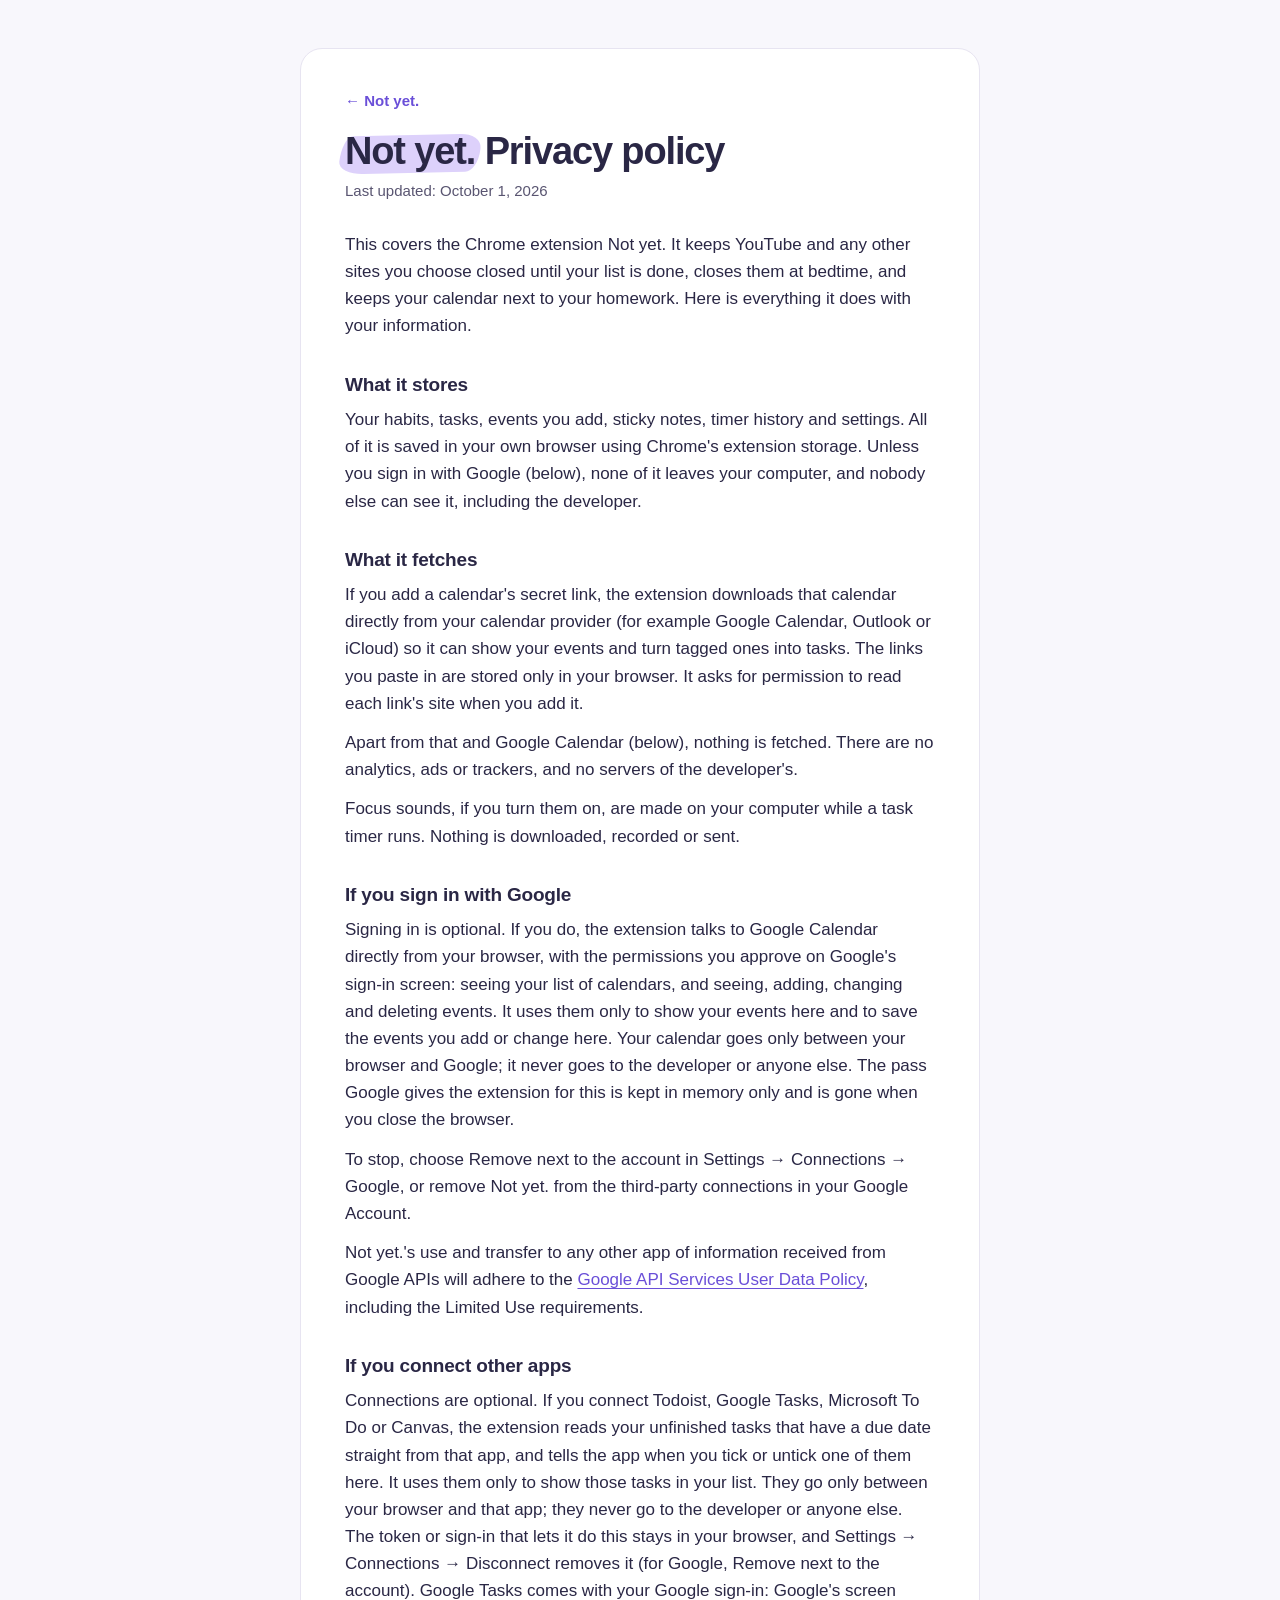
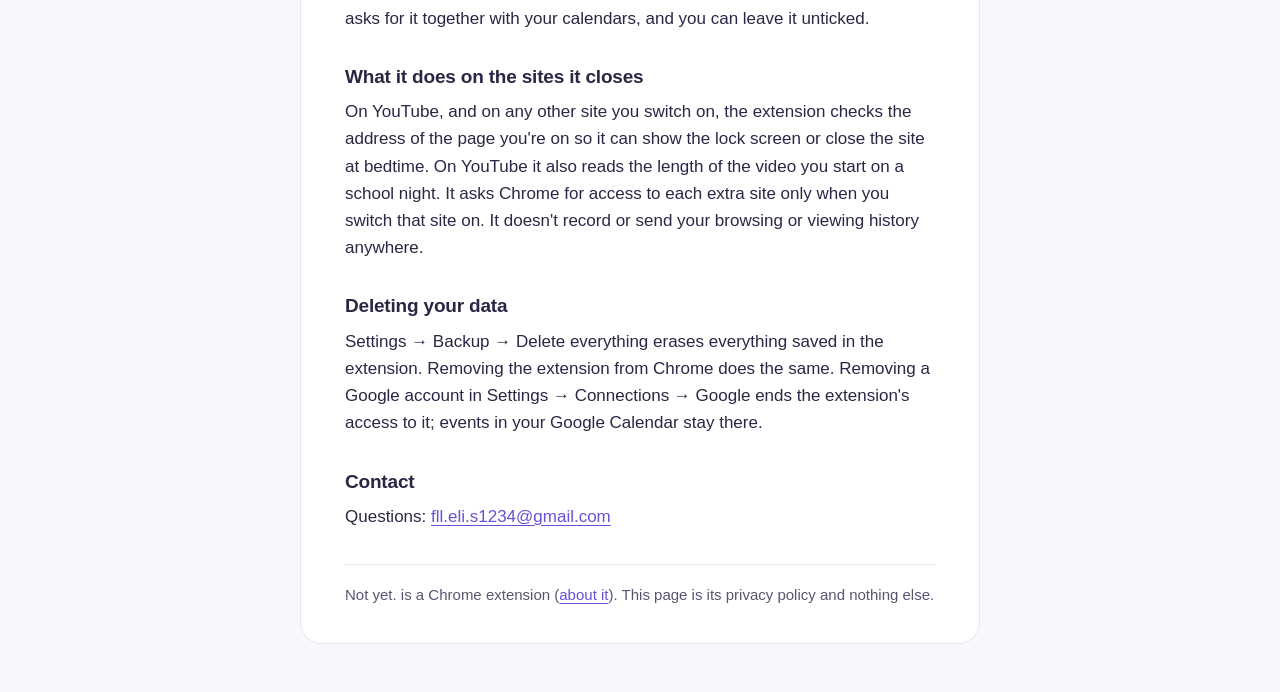
==== privacy.html @ 0f798ecf "Add files via upload" ====
<!doctype html>
<html lang="en">
<head>
<meta charset="utf-8">
<meta name="viewport" content="width=device-width, initial-scale=1">
<title>Not yet. Privacy policy</title>
<meta name="description" content="What the Not yet. Chrome extension does with your information: it keeps everything in your own browser.">
<meta name="color-scheme" content="light dark">
<style>
  /* No web fonts or other outside requests: a privacy page shouldn't make any. */
  :root {
    color-scheme: light dark;
    --paper:   light-dark(#f8f7fc, #1d1c28);
    --card:    light-dark(#ffffff, #232230);
    --ink:     light-dark(#2a2745, #f1eefa);
    --ink-2:   light-dark(#595571, #bab5d0);
    --line:    light-dark(#e7e4f1, #2f2d41);
    --hl:      light-dark(#ddd1fb, rgba(190, 170, 255, .34));
    --link:    light-dark(#6a4fd8, #c9b9ff);
  }
  * { box-sizing: border-box; }
  body {
    margin: 0; background: var(--paper); color: var(--ink);
    font: 17px/1.6 -apple-system, BlinkMacSystemFont, "Segoe UI", Roboto, Helvetica, Arial, sans-serif;
    -webkit-font-smoothing: antialiased;
  }
  main {
    max-width: 680px; margin: 48px auto; padding: 40px 44px 36px;
    background: var(--card); border: 1px solid var(--line); border-radius: 22px;
  }
  h1 { margin: 0 0 6px; font-size: 38px; line-height: 1.1; letter-spacing: -.03em; font-weight: 800; }
  h1 .mark { position: relative; z-index: 0; white-space: nowrap; }
  h1 .mark::before {                      /* the app's highlighter stroke */
    content: ''; position: absolute; z-index: -1; left: -.12em; right: -.14em; top: .12em; bottom: -.02em;
    background: var(--hl); border-radius: .3em .6em .35em .7em / .7em .4em .6em .35em;
    transform: rotate(-1.2deg) skewX(-8deg);
  }
  .updated { margin: 0 0 28px; color: var(--ink-2); font-size: 15px; }
  h2 { margin: 30px 0 6px; font-size: 19px; letter-spacing: -.01em; }
  p { margin: 0 0 12px; }
  a { color: var(--link); text-underline-offset: 3px; }
  .back { margin: 0 0 18px; font-size: 15px; font-weight: 600; }
  .back a { text-decoration: none; }
  footer { margin-top: 34px; padding-top: 18px; border-top: 1px solid var(--line); color: var(--ink-2); font-size: 15px; }
  @media (max-width: 720px) {
    main { margin: 0; padding: 28px 16px 24px; border: 0; border-radius: 0; }
    h1 { font-size: 32px; }
  }
</style>
</head>
<body>
<main>
  <p class="back"><a href="./">← Not yet.</a></p>
  <h1><span class="mark">Not yet.</span> Privacy policy</h1>
  <p class="updated">Last updated: October 1, 2026</p>

  <p>This covers the Chrome extension Not yet. It keeps YouTube and any other sites you choose closed until your list is done, closes them at bedtime, and keeps your calendar next to your homework. Here is everything it does with your information.</p>

  <h2>What it stores</h2>
  <p>Your habits, tasks, events you add, sticky notes, timer history and settings. All of it is saved in your own browser using Chrome's extension storage. Unless you sign in with Google (below), none of it leaves your computer, and nobody else can see it, including the developer.</p>

  <h2>What it fetches</h2>
  <p>If you add a calendar's secret link, the extension downloads that calendar directly from your calendar provider (for example Google Calendar, Outlook or iCloud) so it can show your events and turn tagged ones into tasks. The links you paste in are stored only in your browser. It asks for permission to read each link's site when you add it.</p>
  <p>Apart from that and Google Calendar (below), nothing is fetched. There are no analytics, ads or trackers, and no servers of the developer's.</p>
  <p>Focus sounds, if you turn them on, are made on your computer while a task timer runs. Nothing is downloaded, recorded or sent.</p>

  <h2>If you sign in with Google</h2>
  <p>Signing in is optional. If you do, the extension talks to Google Calendar directly from your browser, with the permissions you approve on Google's sign-in screen: seeing your list of calendars, and seeing, adding, changing and deleting events. It uses them only to show your events here and to save the events you add or change here. Your calendar goes only between your browser and Google; it never goes to the developer or anyone else. The pass Google gives the extension for this is kept in memory only and is gone when you close the browser.</p>
  <p>To stop, choose Remove next to the account in Settings → Connections → Google, or remove Not yet. from the third-party connections in your Google Account.</p>
  <p>Not yet.'s use and transfer to any other app of information received from Google APIs will adhere to the <a href="https://developers.google.com/terms/api-services-user-data-policy" target="_blank" rel="noopener">Google API Services User Data Policy</a>, including the Limited Use requirements.</p>

  <h2>If you connect other apps</h2>
  <p>Connections are optional. If you connect Todoist, Google Tasks, Microsoft To Do or Canvas, the extension reads your unfinished tasks that have a due date straight from that app, and tells the app when you tick or untick one of them here. It uses them only to show those tasks in your list. They go only between your browser and that app; they never go to the developer or anyone else. The token or sign-in that lets it do this stays in your browser, and Settings → Connections → Disconnect removes it (for Google, Remove next to the account). Google Tasks comes with your Google sign-in: Google's screen asks for it together with your calendars, and you can leave it unticked.</p>

  <h2>What it does on the sites it closes</h2>
  <p>On YouTube, and on any other site you switch on, the extension checks the address of the page you're on so it can show the lock screen or close the site at bedtime. On YouTube it also reads the length of the video you start on a school night. It asks Chrome for access to each extra site only when you switch that site on. It doesn't record or send your browsing or viewing history anywhere.</p>

  <h2>Deleting your data</h2>
  <p>Settings → Backup → Delete everything erases everything saved in the extension. Removing the extension from Chrome does the same. Removing a Google account in Settings → Connections → Google ends the extension's access to it; events in your Google Calendar stay there.</p>

  <h2>Contact</h2>
  <p>Questions: <a href="mailto:fll.eli.s1234@gmail.com">fll.eli.s1234@gmail.com</a></p>

  <footer>Not yet. is a Chrome extension (<a href="./">about it</a>). This page is its privacy policy and nothing else.</footer>
</main>
</body>
</html>
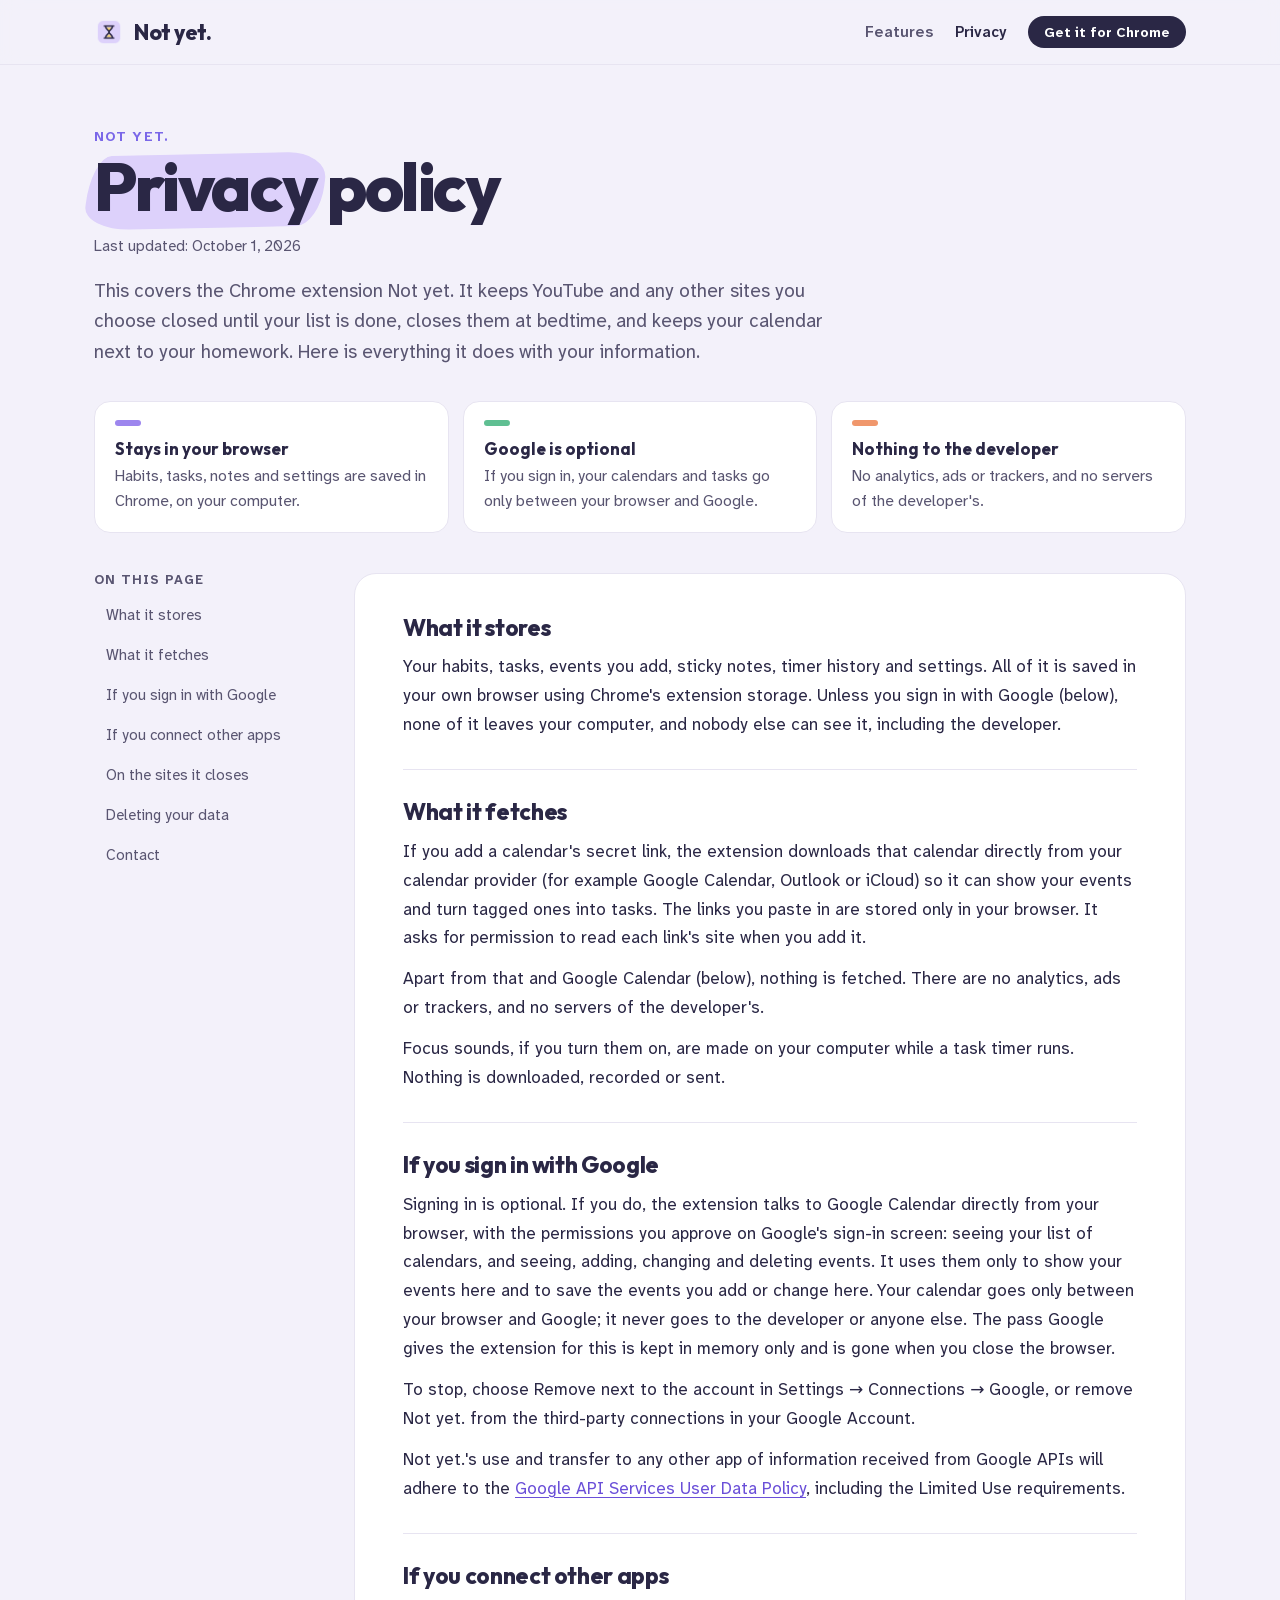
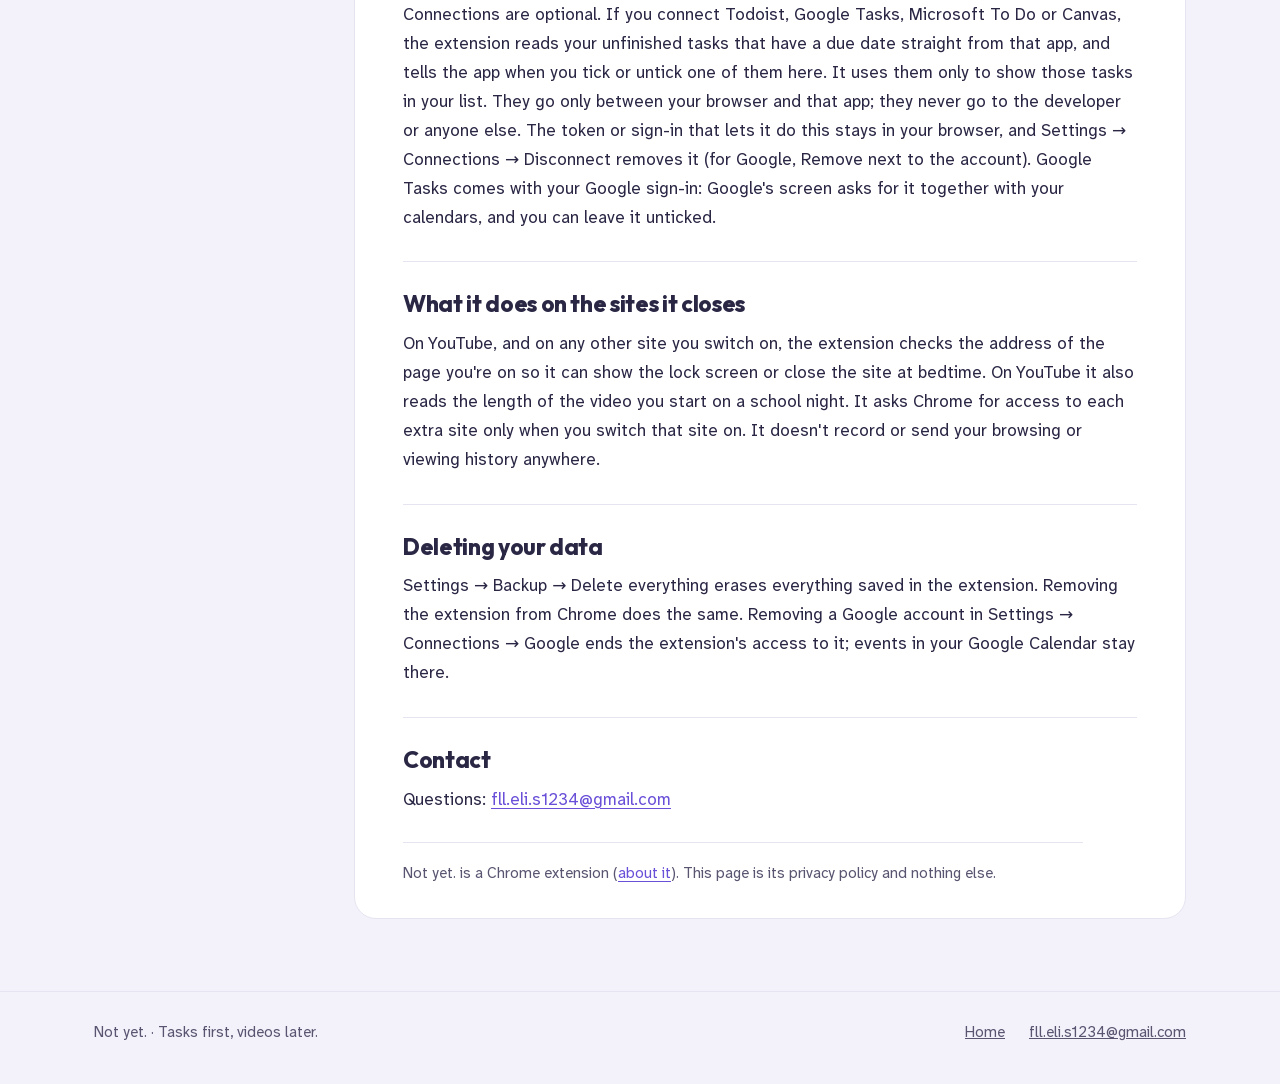
==== commit 0f62518f: "Add files via upload" ====
--- a/privacy.html
+++ b/privacy.html
@@ -6,82 +6,138 @@
 <title>Not yet. Privacy policy</title>
 <meta name="description" content="What the Not yet. Chrome extension does with your information: it keeps everything in your own browser.">
 <meta name="color-scheme" content="light dark">
+<link rel="icon" href="images/icon.png">
+<link rel="stylesheet" href="site.css">
 <style>
-  /* No web fonts or other outside requests: a privacy page shouldn't make any. */
-  :root {
-    color-scheme: light dark;
-    --paper:   light-dark(#f8f7fc, #1d1c28);
-    --card:    light-dark(#ffffff, #232230);
-    --ink:     light-dark(#2a2745, #f1eefa);
-    --ink-2:   light-dark(#595571, #bab5d0);
-    --line:    light-dark(#e7e4f1, #2f2d41);
-    --hl:      light-dark(#ddd1fb, rgba(190, 170, 255, .34));
-    --link:    light-dark(#6a4fd8, #c9b9ff);
+  .head { padding: 64px 0 34px; }
+  .head h1 { margin: 0 0 12px; font: 800 clamp(42px, 6vw, 68px)/1.04 var(--display); letter-spacing: -.035em; }
+  .updated { margin: 0 0 18px; color: var(--ink-2); font-size: 15px; }
+  .head .lede { max-width: 40em; margin: 0; font-size: 19px; color: var(--ink-2); }
+
+  /* The short version */
+  .short { display: grid; grid-template-columns: repeat(3, 1fr); gap: 14px; margin: 0 0 40px; padding: 0; list-style: none; }
+  .short li { padding: 18px 20px; border-radius: 16px; background: var(--paper); border: 1px solid var(--line); font-size: 15.5px; color: var(--ink-2); }
+  .short b { display: block; margin-bottom: 4px; font: 700 17px/1.3 var(--display); color: var(--ink); }
+  .short li::before { content: ''; display: block; width: 26px; height: 6px; margin-bottom: 12px; border-radius: 99px; background: var(--c); }
+
+  /* The policy: a list of its parts beside it on a wide screen */
+  .layout { display: grid; grid-template-columns: 220px 1fr; gap: 40px; align-items: start; padding-bottom: 72px; }
+  .toc { position: sticky; top: calc(var(--bar) + 24px); }
+  .toc p { margin: 0 0 10px; font: 700 13px/1 var(--text); letter-spacing: .08em; text-transform: uppercase; color: var(--ink-2); }
+  .toc ol { margin: 0; padding: 0; list-style: none; display: grid; gap: 2px; }
+  .toc a { display: block; padding: 7px 12px; border-radius: 10px; text-decoration: none; font-size: 15px; color: var(--ink-2); }
+  .toc a:hover { background: var(--paper); color: var(--ink); }
+  .policy { padding: 40px 48px 32px; border-radius: 22px; background: var(--paper); border: 1px solid var(--line); }
+  .policy section + section { margin-top: 30px; padding-top: 28px; border-top: 1px solid var(--line); }
+  .policy h2 { margin: 0 0 10px; font: 750 23px/1.25 var(--display); letter-spacing: -.015em; }
+  .policy p { margin: 0 0 12px; max-width: 68ch; line-height: 1.7; }
+  .policy p:last-child { margin-bottom: 0; }
+  .policy a { color: var(--link); text-underline-offset: 3px; }
+  .policy .note { margin: 28px 0 0; padding-top: 18px; border-top: 1px solid var(--line); color: var(--ink-2); font-size: 15px; }
+
+  @media (max-width: 900px) {
+    .layout { grid-template-columns: 1fr; }
+    .toc { display: none; }
+    .short { grid-template-columns: 1fr; }
   }
-  * { box-sizing: border-box; }
-  body {
-    margin: 0; background: var(--paper); color: var(--ink);
-    font: 17px/1.6 -apple-system, BlinkMacSystemFont, "Segoe UI", Roboto, Helvetica, Arial, sans-serif;
-    -webkit-font-smoothing: antialiased;
-  }
-  main {
-    max-width: 680px; margin: 48px auto; padding: 40px 44px 36px;
-    background: var(--card); border: 1px solid var(--line); border-radius: 22px;
-  }
-  h1 { margin: 0 0 6px; font-size: 38px; line-height: 1.1; letter-spacing: -.03em; font-weight: 800; }
-  h1 .mark { position: relative; z-index: 0; white-space: nowrap; }
-  h1 .mark::before {                      /* the app's highlighter stroke */
-    content: ''; position: absolute; z-index: -1; left: -.12em; right: -.14em; top: .12em; bottom: -.02em;
-    background: var(--hl); border-radius: .3em .6em .35em .7em / .7em .4em .6em .35em;
-    transform: rotate(-1.2deg) skewX(-8deg);
-  }
-  .updated { margin: 0 0 28px; color: var(--ink-2); font-size: 15px; }
-  h2 { margin: 30px 0 6px; font-size: 19px; letter-spacing: -.01em; }
-  p { margin: 0 0 12px; }
-  a { color: var(--link); text-underline-offset: 3px; }
-  .back { margin: 0 0 18px; font-size: 15px; font-weight: 600; }
-  .back a { text-decoration: none; }
-  footer { margin-top: 34px; padding-top: 18px; border-top: 1px solid var(--line); color: var(--ink-2); font-size: 15px; }
-  @media (max-width: 720px) {
-    main { margin: 0; padding: 28px 16px 24px; border: 0; border-radius: 0; }
-    h1 { font-size: 32px; }
+  @media (max-width: 640px) {
+    .head { padding: 40px 0 26px; }
+    .head .lede { font-size: 17px; }
+    .policy { padding: 26px 20px 22px; border-radius: 18px; }
+    .policy h2 { font-size: 21px; }
   }
 </style>
 </head>
 <body>
-<main>
-  <p class="back"><a href="./">← Not yet.</a></p>
-  <h1><span class="mark">Not yet.</span> Privacy policy</h1>
-  <p class="updated">Last updated: October 1, 2026</p>
+<header class="bar">
+  <div class="wrap">
+    <a class="brand" href="./"><img src="images/icon.png" alt="">Not yet.</a>
+    <nav aria-label="Site">
+      <a href="./#features">Features</a>
+      <a href="privacy.html" aria-current="page">Privacy</a>
+      <a class="btn primary sm" href="https://chromewebstore.google.com/detail/not-yet-tasks-first-video/hkajcmaaoajbdafiddahklcnohbkmdmd">Get it for Chrome</a>
+    </nav>
+  </div>
+</header>
 
-  <p>This covers the Chrome extension Not yet. It keeps YouTube and any other sites you choose closed until your list is done, closes them at bedtime, and keeps your calendar next to your homework. Here is everything it does with your information.</p>
+<main class="wrap">
+  <div class="head">
+    <p class="eyebrow">Not yet.</p>
+    <h1><span class="swipe">Privacy</span> policy</h1>
+    <p class="updated">Last updated: October 1, 2026</p>
+    <p class="lede">This covers the Chrome extension Not yet. It keeps YouTube and any other sites you choose closed until your list is done, closes them at bedtime, and keeps your calendar next to your homework. Here is everything it does with your information.</p>
+  </div>
 
-  <h2>What it stores</h2>
-  <p>Your habits, tasks, events you add, sticky notes, timer history and settings. All of it is saved in your own browser using Chrome's extension storage. Unless you sign in with Google (below), none of it leaves your computer, and nobody else can see it, including the developer.</p>
+  <ul class="short" aria-label="The short version">
+    <li style="--c:#9d86ee"><b>Stays in your browser</b>Habits, tasks, notes and settings are saved in Chrome, on your computer.</li>
+    <li style="--c:#5fbf92"><b>Google is optional</b>If you sign in, your calendars and tasks go only between your browser and Google.</li>
+    <li style="--c:#f0976c"><b>Nothing to the developer</b>No analytics, ads or trackers, and no servers of the developer's.</li>
+  </ul>
 
-  <h2>What it fetches</h2>
-  <p>If you add a calendar's secret link, the extension downloads that calendar directly from your calendar provider (for example Google Calendar, Outlook or iCloud) so it can show your events and turn tagged ones into tasks. The links you paste in are stored only in your browser. It asks for permission to read each link's site when you add it.</p>
-  <p>Apart from that and Google Calendar (below), nothing is fetched. There are no analytics, ads or trackers, and no servers of the developer's.</p>
-  <p>Focus sounds, if you turn them on, are made on your computer while a task timer runs. Nothing is downloaded, recorded or sent.</p>
+  <div class="layout">
+    <nav class="toc" aria-label="On this page">
+      <p>On this page</p>
+      <ol>
+        <li><a href="#stores">What it stores</a></li>
+        <li><a href="#fetches">What it fetches</a></li>
+        <li><a href="#google">If you sign in with Google</a></li>
+        <li><a href="#apps">If you connect other apps</a></li>
+        <li><a href="#sites">On the sites it closes</a></li>
+        <li><a href="#deleting">Deleting your data</a></li>
+        <li><a href="#contact">Contact</a></li>
+      </ol>
+    </nav>
 
-  <h2>If you sign in with Google</h2>
-  <p>Signing in is optional. If you do, the extension talks to Google Calendar directly from your browser, with the permissions you approve on Google's sign-in screen: seeing your list of calendars, and seeing, adding, changing and deleting events. It uses them only to show your events here and to save the events you add or change here. Your calendar goes only between your browser and Google; it never goes to the developer or anyone else. The pass Google gives the extension for this is kept in memory only and is gone when you close the browser.</p>
-  <p>To stop, choose Remove next to the account in Settings → Connections → Google, or remove Not yet. from the third-party connections in your Google Account.</p>
-  <p>Not yet.'s use and transfer to any other app of information received from Google APIs will adhere to the <a href="https://developers.google.com/terms/api-services-user-data-policy" target="_blank" rel="noopener">Google API Services User Data Policy</a>, including the Limited Use requirements.</p>
+    <article class="policy">
+      <section id="stores">
+        <h2>What it stores</h2>
+        <p>Your habits, tasks, events you add, sticky notes, timer history and settings. All of it is saved in your own browser using Chrome's extension storage. Unless you sign in with Google (below), none of it leaves your computer, and nobody else can see it, including the developer.</p>
+      </section>
 
-  <h2>If you connect other apps</h2>
-  <p>Connections are optional. If you connect Todoist, Google Tasks, Microsoft To Do or Canvas, the extension reads your unfinished tasks that have a due date straight from that app, and tells the app when you tick or untick one of them here. It uses them only to show those tasks in your list. They go only between your browser and that app; they never go to the developer or anyone else. The token or sign-in that lets it do this stays in your browser, and Settings → Connections → Disconnect removes it (for Google, Remove next to the account). Google Tasks comes with your Google sign-in: Google's screen asks for it together with your calendars, and you can leave it unticked.</p>
+      <section id="fetches">
+        <h2>What it fetches</h2>
+        <p>If you add a calendar's secret link, the extension downloads that calendar directly from your calendar provider (for example Google Calendar, Outlook or iCloud) so it can show your events and turn tagged ones into tasks. The links you paste in are stored only in your browser. It asks for permission to read each link's site when you add it.</p>
+        <p>Apart from that and Google Calendar (below), nothing is fetched. There are no analytics, ads or trackers, and no servers of the developer's.</p>
+        <p>Focus sounds, if you turn them on, are made on your computer while a task timer runs. Nothing is downloaded, recorded or sent.</p>
+      </section>
 
-  <h2>What it does on the sites it closes</h2>
-  <p>On YouTube, and on any other site you switch on, the extension checks the address of the page you're on so it can show the lock screen or close the site at bedtime. On YouTube it also reads the length of the video you start on a school night. It asks Chrome for access to each extra site only when you switch that site on. It doesn't record or send your browsing or viewing history anywhere.</p>
+      <section id="google">
+        <h2>If you sign in with Google</h2>
+        <p>Signing in is optional. If you do, the extension talks to Google Calendar directly from your browser, with the permissions you approve on Google's sign-in screen: seeing your list of calendars, and seeing, adding, changing and deleting events. It uses them only to show your events here and to save the events you add or change here. Your calendar goes only between your browser and Google; it never goes to the developer or anyone else. The pass Google gives the extension for this is kept in memory only and is gone when you close the browser.</p>
+        <p>To stop, choose Remove next to the account in Settings → Connections → Google, or remove Not yet. from the third-party connections in your Google Account.</p>
+        <p>Not yet.'s use and transfer to any other app of information received from Google APIs will adhere to the <a href="https://developers.google.com/terms/api-services-user-data-policy" target="_blank" rel="noopener">Google API Services User Data Policy</a>, including the Limited Use requirements.</p>
+      </section>
 
-  <h2>Deleting your data</h2>
-  <p>Settings → Backup → Delete everything erases everything saved in the extension. Removing the extension from Chrome does the same. Removing a Google account in Settings → Connections → Google ends the extension's access to it; events in your Google Calendar stay there.</p>
+      <section id="apps">
+        <h2>If you connect other apps</h2>
+        <p>Connections are optional. If you connect Todoist, Google Tasks, Microsoft To Do or Canvas, the extension reads your unfinished tasks that have a due date straight from that app, and tells the app when you tick or untick one of them here. It uses them only to show those tasks in your list. They go only between your browser and that app; they never go to the developer or anyone else. The token or sign-in that lets it do this stays in your browser, and Settings → Connections → Disconnect removes it (for Google, Remove next to the account). Google Tasks comes with your Google sign-in: Google's screen asks for it together with your calendars, and you can leave it unticked.</p>
+      </section>
 
-  <h2>Contact</h2>
-  <p>Questions: <a href="mailto:fll.eli.s1234@gmail.com">fll.eli.s1234@gmail.com</a></p>
+      <section id="sites">
+        <h2>What it does on the sites it closes</h2>
+        <p>On YouTube, and on any other site you switch on, the extension checks the address of the page you're on so it can show the lock screen or close the site at bedtime. On YouTube it also reads the length of the video you start on a school night. It asks Chrome for access to each extra site only when you switch that site on. It doesn't record or send your browsing or viewing history anywhere.</p>
+      </section>
 
-  <footer>Not yet. is a Chrome extension (<a href="./">about it</a>). This page is its privacy policy and nothing else.</footer>
+      <section id="deleting">
+        <h2>Deleting your data</h2>
+        <p>Settings → Backup → Delete everything erases everything saved in the extension. Removing the extension from Chrome does the same. Removing a Google account in Settings → Connections → Google ends the extension's access to it; events in your Google Calendar stay there.</p>
+      </section>
+
+      <section id="contact">
+        <h2>Contact</h2>
+        <p>Questions: <a href="mailto:fll.eli.s1234@gmail.com">fll.eli.s1234@gmail.com</a></p>
+      </section>
+      <p class="note">Not yet. is a Chrome extension (<a href="./">about it</a>). This page is its privacy policy and nothing else.</p>
+    </article>
+  </div>
 </main>
+
+<footer class="site-foot">
+  <div class="wrap">
+    <span>Not yet. · Tasks first, videos later.</span>
+    <a href="./">Home</a>
+    <a href="mailto:fll.eli.s1234@gmail.com">fll.eli.s1234@gmail.com</a>
+  </div>
+</footer>
 </body>
 </html>
--- a/site.css
+++ b/site.css
@@ -0,0 +1,63 @@
+/* site.css — what every page of the Not yet. site shares: the app's own fonts
+   and colours (served from this site, so no outside requests), the top bar,
+   buttons and the footer. */
+@font-face { font-family: 'Outfit'; font-weight: 100 900; font-display: swap; src: url('fonts/outfit-latin.woff2') format('woff2'); }
+@font-face { font-family: 'Atkinson Hyperlegible Next'; font-weight: 200 800; font-display: swap; src: url('fonts/atkinson-next-latin.woff2') format('woff2'); }
+:root {
+  color-scheme: light dark;
+  --desk:    light-dark(#f3f1fa, #14131c);
+  --paper:   light-dark(#ffffff, #1d1c28);
+  --paper-2: light-dark(#f8f7fc, #232230);
+  --ink:     light-dark(#2a2745, #f1eefa);
+  --ink-2:   light-dark(#595571, #bab5d0);
+  --line:    light-dark(#e7e4f1, #2f2d41);
+  --focus:   light-dark(#7a67e8, #b5a8ff);
+  --link:    light-dark(#6a4fd8, #c9b9ff);
+  --hl:      light-dark(#ddd1fb, rgba(190, 170, 255, .34));
+  --night:   #2e2a4f;
+  --primary: light-dark(#2a2745, #dcd0fd);
+  --primary-ink: light-dark(#ffffff, #231f3d);
+  --display: 'Outfit', ui-sans-serif, system-ui, sans-serif;
+  --text: 'Atkinson Hyperlegible Next', ui-sans-serif, system-ui, -apple-system, 'Segoe UI', sans-serif;
+  --bar: 64px;                                       /* the sticky top bar */
+}
+* { box-sizing: border-box; }
+html { scroll-behavior: smooth; }
+/* A link to a part of the page lands below the top bar, not under it */
+[id] { scroll-margin-top: calc(var(--bar) + 20px); }
+body { margin: 0; background: var(--desk); color: var(--ink); font: 17px/1.6 var(--text); -webkit-font-smoothing: antialiased; }
+a { color: inherit; }
+a:focus-visible, .btn:focus-visible { outline: 3px solid var(--focus); outline-offset: 3px; border-radius: 999px; }
+.wrap { max-width: 1140px; margin: 0 auto; padding: 0 24px; }
+
+/* The highlighter stroke the app draws behind words */
+.swipe { position: relative; z-index: 0; white-space: nowrap; }
+.swipe::before {
+  content: ''; position: absolute; z-index: -1; left: -.1em; right: -.12em; top: .16em; bottom: .02em;
+  background: var(--hl); border-radius: .3em .6em .35em .7em / .7em .4em .6em .35em; transform: rotate(-1.2deg) skewX(-8deg);
+}
+.eyebrow { margin: 0 0 8px; font: 700 14px/1 var(--text); letter-spacing: .08em; text-transform: uppercase; color: var(--focus); }
+
+/* Top bar */
+.bar { position: sticky; top: 0; z-index: 10; background: color-mix(in srgb, var(--desk) 86%, transparent); backdrop-filter: blur(10px); border-bottom: 1px solid var(--line); }
+.bar .wrap { display: flex; align-items: center; gap: 22px; height: var(--bar); }
+.brand { display: flex; align-items: center; gap: 10px; text-decoration: none; font: 800 21px/1 var(--display); letter-spacing: -.02em; }
+.brand img { width: 30px; height: 30px; border-radius: 8px; }
+.bar nav { margin-left: auto; display: flex; align-items: center; gap: 22px; font-size: 15px; font-weight: 600; }
+.bar nav a:not(.btn) { text-decoration: none; color: var(--ink-2); }
+.bar nav a:not(.btn):hover, .bar nav a[aria-current="page"] { color: var(--ink); }
+
+.btn { display: inline-flex; align-items: center; gap: 8px; padding: 12px 22px; border-radius: 999px; font: 700 16px/1 var(--text); text-decoration: none; white-space: nowrap; }
+.btn.primary { background: var(--primary); color: var(--primary-ink); }
+.btn.primary:hover { filter: brightness(1.12); }
+.btn.quiet { background: var(--paper); border: 1px solid var(--line); }
+.btn.sm { padding: 9px 16px; font-size: 14px; }
+
+.site-foot { border-top: 1px solid var(--line); padding: 28px 0 40px; color: var(--ink-2); font-size: 15px; }
+.site-foot .wrap { display: flex; flex-wrap: wrap; gap: 10px 24px; align-items: center; }
+.site-foot .wrap > :first-child { margin-right: auto; }
+
+@media (max-width: 640px) {
+  .wrap { padding: 0 16px; }
+  .bar nav a:not(.btn) { display: none; }
+}
